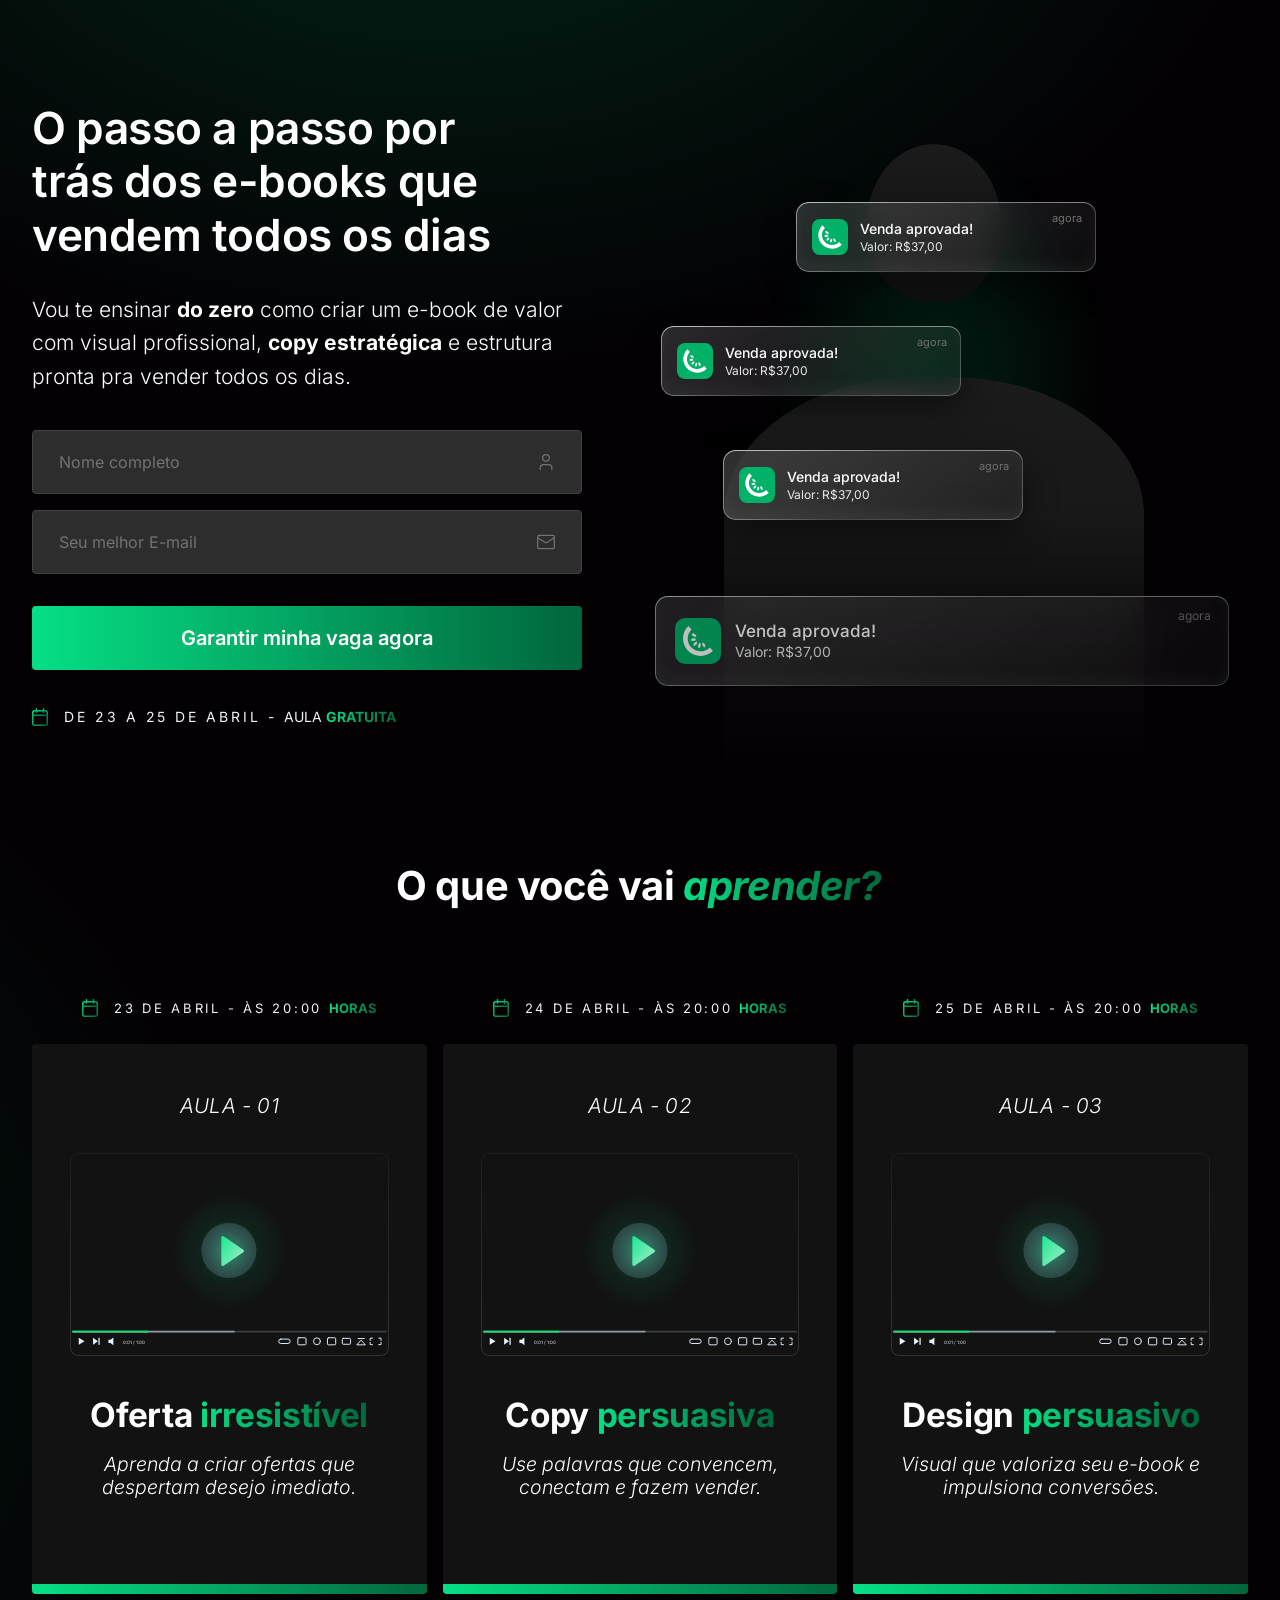
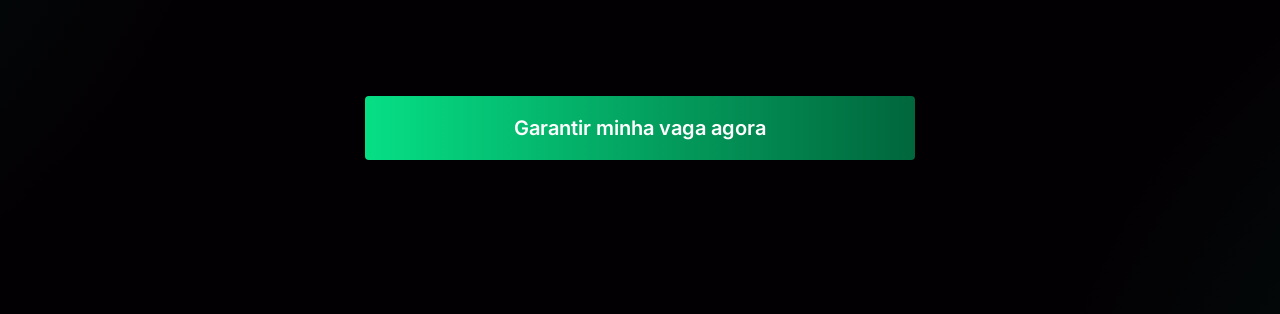
==== ebook/index.html @ 246b39d0 "E-book: página de captura da aula gratuita (sem a foto, área provisória) Co-Authored-By: Claude Opus" ====
<!doctype html>
<html lang="pt-BR">
<head>
<meta charset="utf-8">
<meta name="viewport" content="width=device-width, initial-scale=1, viewport-fit=cover">
<title>Aula gratuita · O passo a passo por trás dos e-books que vendem todos os dias</title>
<meta name="description" content="Aprenda do zero a criar um e-book de valor com visual profissional, copy estratégica e estrutura pronta pra vender todos os dias. Aula gratuita de 23 a 25 de abril.">
<meta name="theme-color" content="#030003">
<meta name="robots" content="noindex, nofollow">
<meta property="og:title" content="O passo a passo por trás dos e-books que vendem todos os dias">
<meta property="og:description" content="Aula gratuita de 23 a 25 de abril, às 20h.">
<meta property="og:type" content="website">
<link rel="icon" href="favicon.svg" type="image/svg+xml">
<link rel="icon" href="favicon.ico" sizes="32x32">
<link rel="apple-touch-icon" href="img/apple-touch-icon.png">
<link rel="preload" href="fonts/inter-latin-600-normal.woff2" as="font" type="font/woff2" crossorigin>
<link rel="preload" href="fonts/inter-latin-300-normal.woff2" as="font" type="font/woff2" crossorigin>
<style>
@font-face{font-family:"Inter";font-weight:300;font-style:normal;font-display:swap;src:url(fonts/inter-latin-300-normal.woff2) format("woff2")}
@font-face{font-family:"Inter";font-weight:400;font-style:normal;font-display:swap;src:url(fonts/inter-latin-400-normal.woff2) format("woff2")}
@font-face{font-family:"Inter";font-weight:500;font-style:normal;font-display:swap;src:url(fonts/inter-latin-500-normal.woff2) format("woff2")}
@font-face{font-family:"Inter";font-weight:600;font-style:normal;font-display:swap;src:url(fonts/inter-latin-600-normal.woff2) format("woff2")}
@font-face{font-family:"Inter";font-weight:700;font-style:normal;font-display:swap;src:url(fonts/inter-latin-700-normal.woff2) format("woff2")}
@font-face{font-family:"Inter";font-weight:800;font-style:normal;font-display:swap;src:url(fonts/inter-latin-800-normal.woff2) format("woff2")}
@font-face{font-family:"Inter";font-weight:300;font-style:italic;font-display:swap;src:url(fonts/inter-latin-300-italic.woff2) format("woff2")}
@font-face{font-family:"Inter";font-weight:700;font-style:italic;font-display:swap;src:url(fonts/inter-latin-700-italic.woff2) format("woff2")}

:root{
  /* Style Guide · E-book Milionário */
  --verde-escuro:#01663C;
  --verde-marca:#02B168;
  --verde-destaque:#06DF85;
  --verde-suave:#0D2A1E;
  --gradiente:linear-gradient(90deg,#06DF85 0%,#01663C 100%);
  --fundo:#030003;
  --superficie:#121212;
  --campo:#2D2D2D;
  --linha:#414141;
  --texto:#FFFFFF;
  --texto-2:#EAEAEA;
  --texto-3:#727272;
  --data:#F3F3F3;
  --sucesso:#06DF85;
  --erro:#F04B4B;
  --raio:4px;
  --conteudo:1368px;
  --margem:clamp(20px,4vw,32px);
  --ease:cubic-bezier(.22,.61,.36,1);
}
*,*::before,*::after{box-sizing:border-box}
html{-webkit-text-size-adjust:100%;scroll-behavior:smooth;overflow-x:clip}
body{margin:0;background:var(--fundo);color:var(--texto);font-family:"Inter",system-ui,-apple-system,"Segoe UI",sans-serif;font-weight:400;line-height:1.5;-webkit-font-smoothing:antialiased;overflow-x:hidden;position:relative}
img,svg{display:block}
button,input{font:inherit;color:inherit}
.sr-only{position:absolute;width:1px;height:1px;padding:0;margin:-1px;overflow:hidden;clip:rect(0,0,0,0);white-space:nowrap;border:0}
.wrap{width:100%;max-width:calc(var(--conteudo) + var(--margem)*2);margin:0 auto;padding:0 var(--margem)}
.grad-text{background:var(--gradiente);-webkit-background-clip:text;background-clip:text;color:transparent;-webkit-text-fill-color:transparent}

/* brilhos verdes de fundo */
.bg{position:absolute;inset:0;overflow:hidden;pointer-events:none;z-index:0}
.glow{position:absolute;pointer-events:none;z-index:0;border-radius:50%;background:radial-gradient(closest-side,rgba(2,177,104,var(--o,.2)),rgba(2,177,104,0))}
.glow--top{width:1700px;height:1100px;left:50%;top:-720px;transform:translateX(-62%)}
.glow--left{--o:.15;width:1400px;height:1350px;left:-1150px;top:640px}
.glow--right{--o:.15;width:1400px;height:1350px;right:-1150px;bottom:-900px}
main{position:relative;z-index:1}

/* ---------- topo ---------- */
.hero{padding:clamp(32px,4.4vw,64px) 0 0}
.hero .wrap{display:grid;grid-template-columns:minmax(0,557px) minmax(0,770px);justify-content:space-between;align-items:center;column-gap:48px}
.hero-text{max-width:557px}
h1{margin:0;font-weight:600;font-size:clamp(32px,2.2vw + 16px,48px);line-height:1.21;letter-spacing:-.01em;text-wrap:balance}
.lead{margin:clamp(20px,2.4vw,44px) 0 0;font-weight:300;font-size:clamp(18px,.55vw + 14px,24px);line-height:1.6}
.lead strong{font-weight:700}
.nw{white-space:nowrap}

.form{margin-top:clamp(28px,2.8vw,40px);max-width:550px}
.field{position:relative}
.field + .field{margin-top:16px}
.field input{width:100%;height:64px;border-radius:var(--raio);background:var(--campo);border:1px solid var(--linha);padding:0 60px 0 26px;font-size:16px;font-weight:400;color:var(--texto);outline:none;transition:border-color .2s var(--ease),box-shadow .2s var(--ease);-webkit-appearance:none;appearance:none}
.field input::placeholder{color:var(--texto-3);opacity:1}
.field .ico{position:absolute;right:26px;top:22px;width:20px;height:20px;color:var(--texto-3);pointer-events:none;transition:color .2s}
.field input:focus{border-color:var(--verde-destaque);box-shadow:inset 0 0 0 1px var(--verde-destaque)}
.field input:focus ~ .ico{color:var(--verde-destaque)}
.field.is-valid input{border-color:var(--verde-escuro)}
.field.is-valid .ico{color:var(--verde-destaque)}
.field.is-error input,.field.is-error input:focus{border-color:var(--erro);box-shadow:inset 0 0 0 1px var(--erro)}
.field.is-error .ico,.field.is-error input:focus ~ .ico{color:var(--erro)}
.field .msg{display:none;margin:8px 0 0;font-size:14px;line-height:1.4;color:var(--erro);text-align:right}
.field.is-error .msg{display:block}

.btn{display:flex;align-items:center;justify-content:center;gap:10px;width:100%;max-width:550px;height:64px;border:0;border-radius:var(--raio);background:var(--gradiente);color:#FFFEFE;font-size:20px;font-weight:600;line-height:1;text-decoration:none;cursor:pointer;transition:transform .25s var(--ease),box-shadow .25s var(--ease),filter .25s}
.form .btn{margin-top:32px}
.btn:focus-visible{outline:2px solid var(--verde-destaque);outline-offset:3px}
.btn[disabled]{cursor:progress;filter:saturate(.7) brightness(.9)}
.btn .spin{width:20px;height:20px;display:none;animation:spin .8s linear infinite}
.btn.is-loading .spin{display:block}
@keyframes spin{to{transform:rotate(360deg)}}
@media (hover:hover) and (pointer:fine){
  .field input:hover:not(:focus){border-color:var(--texto-3)}
  .btn:hover{transform:translateY(-2px);box-shadow:0 12px 32px -8px rgba(6,223,133,.45)}
}

.date{display:flex;align-items:center;gap:16px;margin-top:clamp(28px,3vw,50px);font-size:14px;line-height:1;color:var(--data);text-transform:uppercase}
.date svg{flex:none;width:16px;height:18px}
.date .sp{letter-spacing:.21em}
.date b{font-weight:700}

/* área da foto (provisória) + notificações */
.visual{position:relative;width:100%;max-width:770px;aspect-ratio:770/919;container-type:inline-size;justify-self:end}
.photo-slot{position:absolute;left:12.1%;top:3.4%;width:73.1%;height:96.6%;overflow:hidden;-webkit-mask-image:linear-gradient(180deg,#000 62%,transparent 98%);mask-image:linear-gradient(180deg,#000 62%,transparent 98%)}
.photo-slot::before{content:"";position:absolute;inset:6% 4% 0;border-radius:50% 50% 0 0/38% 38% 0 0;background:radial-gradient(60% 50% at 50% 38%,rgba(2,177,104,.18),rgba(2,177,104,0) 70%)}
.mock{position:absolute;left:50%;transform:translateX(-50%);background:linear-gradient(180deg,#1b1b1b,#101010)}
.mock--head{top:9%;width:30%;aspect-ratio:1/1.18;border-radius:50% 50% 46% 46%}
.mock--body{top:42%;width:94%;height:70%;border-radius:46% 46% 0 0/28% 28% 0 0}
.photo-slot img{position:absolute;inset:0;width:100%;height:100%;object-fit:cover;object-position:top center}

.notif{position:absolute;display:flex;align-items:center;gap:3.8%;padding:0 4.4% 0 3.6%;height:10.8cqw;border-radius:clamp(12px,2.1cqw,16px);background:linear-gradient(135deg,rgba(255,255,255,.16),rgba(255,255,255,.04));-webkit-backdrop-filter:blur(18px) saturate(160%);backdrop-filter:blur(18px) saturate(160%);box-shadow:inset 0 1px 0 rgba(255,255,255,.35),inset 0 -8px 16px rgba(255,255,255,.05),0 12px 32px rgba(0,0,0,.45);opacity:0;transform:translateY(18px) scale(.97);will-change:transform,opacity}
.notif::before{content:"";position:absolute;inset:0;border-radius:inherit;padding:1px;background:linear-gradient(135deg,rgba(255,255,255,.55),rgba(255,255,255,.08) 50%,rgba(255,255,255,.28));-webkit-mask:linear-gradient(#000 0 0) content-box,linear-gradient(#000 0 0);-webkit-mask-composite:xor;mask-composite:exclude;pointer-events:none}
.notif svg{flex:none;width:5.2cqw;height:5.2cqw;min-width:30px;min-height:30px}
.notif .t{display:flex;flex-direction:column;gap:.2em;min-width:0;line-height:1.1}
.notif .t strong{font-weight:500;font-size:clamp(12px,1.84cqw,14px);color:#fff;white-space:nowrap}
.notif .t span{font-size:clamp(10px,1.53cqw,12px);color:var(--texto-2);white-space:nowrap}
.notif time{position:absolute;top:22%;right:5%;font-size:clamp(9px,1.4cqw,11px);color:#717171;line-height:1}
.n1{left:22.1%;top:34.4%;width:39.1%}
.n2{left:8.2%;top:44.7%;width:40.8%}
.n3{left:8.2%;top:55.1%;width:40.8%}
.n4{left:3.8%;top:77.9%;width:93.5%;height:16.5cqw;padding:0 6% 0 10.6%;gap:2%}
.n4 svg{width:7.9cqw;height:7.9cqw}
.n4 .t strong{font-size:clamp(14px,2.7cqw,21px)}
.n4 .t span{font-size:clamp(12px,2.2cqw,17px)}
.n4 time{font-size:clamp(11px,2cqw,16px)}
.is-ready .notif{animation:pop .7s var(--ease) forwards,float 6s ease-in-out infinite}
.is-ready .n1{animation-delay:.5s,1.2s}
.is-ready .n2{animation-delay:1.1s,1.8s;animation-duration:.7s,7s}
.is-ready .n3{animation-delay:1.7s,2.4s;animation-duration:.7s,6.5s}
.is-ready .n4{animation:pop4 .9s var(--ease) 2.3s forwards}
@keyframes pop{to{opacity:1;transform:none}}
@keyframes pop4{to{opacity:.75;transform:none}}
@keyframes float{0%,100%{translate:0 0}50%{translate:0 -6px}}

/* ---------- aulas ---------- */
.lessons{padding:clamp(64px,6vw,76px) 0 clamp(96px,12vw,200px);position:relative}
h2{margin:0;text-align:center;font-weight:700;font-size:clamp(30px,1.4vw + 22px,40px);line-height:1.2;letter-spacing:-.01em}
h2 em{font-style:italic;font-weight:700;padding-right:.08em}
.lesson-grid{list-style:none;margin:clamp(48px,7vw,140px) 0 0;padding:0;display:grid;grid-template-columns:repeat(3,minmax(0,1fr));gap:16px}
.lesson{display:flex;flex-direction:column;gap:27px}
.lesson .date{margin:0;justify-content:center;font-size:13px}
.card{position:relative;background:var(--superficie);border-radius:var(--raio);overflow:hidden;min-height:550px;display:flex;flex-direction:column;align-items:center;text-align:center;padding:50px clamp(20px,3vw,38px) 60px}
.card::after{content:"";position:absolute;left:0;right:0;bottom:0;height:10px;background:var(--gradiente)}
.aula{font-weight:300;font-style:italic;font-size:clamp(20px,1.6vw,24px);line-height:1.2;letter-spacing:.01em}
.player{position:relative;width:min(333px,100%);aspect-ratio:333/213;margin-top:34px;border-radius:8px}
.player::before{content:"";position:absolute;inset:0;border-radius:inherit;padding:1px;background:linear-gradient(180deg,rgba(64,64,64,.25),rgba(166,166,166,.23));-webkit-mask:linear-gradient(#000 0 0) content-box,linear-gradient(#000 0 0);-webkit-mask-composite:xor;mask-composite:exclude}
.play{position:absolute;left:50%;top:34.5%;width:17.3%;aspect-ratio:1;transform:translateX(-50%);border:0;padding:0;border-radius:50%;background:radial-gradient(circle,#414C58 0%,#2B323A 100%);opacity:.92;display:grid;place-items:center;cursor:default}
.play::before{content:"";position:absolute;inset:-60%;border-radius:50%;background:radial-gradient(closest-side,rgba(25,253,155,.16),rgba(25,253,155,0));z-index:-1}
.play svg{width:46%;height:auto;margin-left:10%;filter:drop-shadow(0 0 10px rgba(25,253,155,.55))}
.controls{position:absolute;left:.6%;bottom:3.6%;width:98.8%;height:auto;aspect-ratio:329/22}
.card h3{margin:40px 0 0;font-weight:700;font-size:clamp(28px,1.2vw + 18px,36px);line-height:1.15;letter-spacing:-.01em}
.card p{margin:18px 0 0;max-width:370px;font-weight:300;font-style:italic;font-size:clamp(17px,.5vw + 13px,24px);line-height:1.2;color:var(--texto)}
.cta{display:flex;justify-content:center;margin-top:clamp(64px,8vw,140px)}

/* toast */
.toast{position:fixed;left:50%;bottom:24px;z-index:20;display:flex;align-items:center;gap:12px;max-width:calc(100% - 32px);padding:13px 18px;border-radius:8px;background:var(--sucesso);color:var(--fundo);font-size:16px;line-height:1.35;box-shadow:0 16px 40px rgba(0,0,0,.5);transform:translate(-50%,140%);opacity:0;transition:transform .45s var(--ease),opacity .45s var(--ease)}
.toast.show{transform:translate(-50%,0);opacity:1}
.toast svg{flex:none;width:20px;height:20px}

/* revelar ao rolar */
.reveal{opacity:0;transform:translateY(28px);transition:opacity .8s var(--ease),transform .8s var(--ease)}
.reveal.in{opacity:1;transform:none}
.lesson.reveal:nth-child(2){transition-delay:.12s}
.lesson.reveal:nth-child(3){transition-delay:.24s}

/* ---------- responsivo ---------- */
@media (max-width:1180px){
  .hero .wrap{grid-template-columns:minmax(0,1fr) minmax(0,1fr);column-gap:40px}
  .card{min-height:500px;padding-top:40px}
  .card h3{margin-top:32px}
}
@media (max-width:900px){
  .hero .wrap{grid-template-columns:1fr;row-gap:48px}
  .hero-text{max-width:600px;margin:0 auto;width:100%}
  .form{max-width:none}
  .btn{max-width:none}
  .visual{justify-self:center;max-width:560px}
  .lesson-grid{grid-template-columns:1fr;max-width:480px;margin-left:auto;margin-right:auto;gap:40px}
  .card{min-height:0;padding-bottom:56px}
  .cta .btn{max-width:480px}
}
@media (max-width:600px){
  .field input{height:56px;padding-left:20px}
  .field .ico{top:18px;right:20px}
  .btn{height:56px;font-size:18px}
  .form .btn{margin-top:24px}
  .date{gap:12px;font-size:12px}
  .date .sp{letter-spacing:.16em}
  .visual{aspect-ratio:770/860}
  .card{padding:36px 20px 52px}
  .player{margin-top:26px}
  .card h3{margin-top:28px}
  .card p{margin-top:12px}
}
/* notificações quando a área da foto fica estreita (tablet e celular) */
@container (max-width:640px){
  .notif{height:clamp(56px,15cqw,70px);gap:12px;padding:0 16px}
  .notif svg{width:36px;height:36px;min-width:0;min-height:0}
  .notif .t strong{font-size:14px}
  .notif .t span{font-size:12px}
  .notif time{top:11px;right:14px;font-size:11px}
  .n1{left:26%;top:20%;width:clamp(230px,66%,300px)}
  .n2{left:4%;top:37%;width:clamp(230px,66%,300px)}
  .n3{left:14%;top:54%;width:clamp(230px,66%,300px)}
  .n4{left:3%;width:94%;top:74%;height:clamp(66px,19cqw,90px);padding:0 20px;gap:14px}
  .n4 svg{width:46px;height:46px}
  .n4 .t strong{font-size:17px}
  .n4 .t span{font-size:14px}
  .n4 time{font-size:12px;top:14px;right:18px}
}
@media (prefers-reduced-motion:reduce){
  html{scroll-behavior:auto}
  .notif,.is-ready .notif{animation:none!important;opacity:1;transform:none}
  .n4,.is-ready .n4{opacity:.75}
  .reveal{opacity:1;transform:none;transition:none}
  .btn,.toast{transition:none}
}
</style>
</head>
<body>
<svg width="0" height="0" style="position:absolute" aria-hidden="true" focusable="false">
  <defs>
    <linearGradient id="gv" x1="0" y1="0" x2="1" y2="1"><stop offset="0" stop-color="#06DF85"/><stop offset="1" stop-color="#01663C"/></linearGradient>
    <linearGradient id="gplay" x1="0" y1="0" x2="1" y2="1"><stop offset="0" stop-color="#19FD9B"/><stop offset="1" stop-color="#B7FFDB"/></linearGradient>
    <symbol id="kiwify" viewBox="0 0 40 40"><rect width="40" height="40" rx="9" fill="#02B168"/><g fill="#fff" fill-rule="evenodd" clip-rule="evenodd"><path d="M23.6084 22.2768C23.6084 24.9189 26.3482 26.7459 26.3482 24.427C26.3482 21.9254 23.6084 20.5762 23.6084 22.2768Z"/><path d="M14.7816 14.7438C16.2645 16.9222 19.5693 16.9081 18.27 14.9968C16.8577 12.9168 13.8213 13.3243 14.7816 14.7438Z"/><path d="M14.4992 19.8032C17.0554 20.4919 19.5551 18.3276 17.2955 17.7232C14.8805 17.0768 12.8468 19.3535 14.4992 19.8032Z"/><path d="M20.8827 22.1924C19.2868 24.3005 20.3884 27.4065 21.7865 25.5514C23.2835 23.5416 21.8995 20.8292 20.8827 22.1924Z"/><path d="M18.2276 20.5622C15.8126 21.6443 15.2618 24.8908 17.3944 23.9351C19.6681 22.9092 19.7811 19.8595 18.2276 20.5622Z"/><path d="M30.2461 25.5795C28.2124 27.6876 25.3596 28.9946 22.1961 28.9946C16.0386 28.9946 11.0391 24.0195 11.0391 17.8919C11.0391 14.7859 12.3243 11.9751 14.4003 9.95135L11.6464 7C8.77947 9.75459 7 13.6054 7 17.8778C7 26.2259 13.8072 33 22.1961 33C26.4188 33 30.2461 31.2854 33 28.5027L30.2461 25.5795Z"/></g></symbol>
    <symbol id="cal" viewBox="0 0 16 18"><g fill="none" stroke="url(#gv)" stroke-width="1.5" stroke-linecap="round" stroke-linejoin="round"><rect x=".75" y="2.75" width="14.5" height="14.5" rx="2"/><path d="M11.5 .75v3.5M4.5 .75v3.5M.75 7.25h14.5"/></g></symbol>
    <symbol id="user" viewBox="0 0 24 24"><g fill="none" stroke="currentColor" stroke-width="1.5" stroke-linecap="round" stroke-linejoin="round"><path d="M19 21v-2a4 4 0 0 0-4-4H9a4 4 0 0 0-4 4v2"/><circle cx="12" cy="7" r="4"/></g></symbol>
    <symbol id="mail" viewBox="0 0 24 24"><g fill="none" stroke="currentColor" stroke-width="1.5" stroke-linecap="round" stroke-linejoin="round"><rect width="20" height="16" x="2" y="4" rx="2"/><path d="m22 7-8.97 5.7a1.94 1.94 0 0 1-2.06 0L2 7"/></g></symbol>
    <symbol id="check" viewBox="0 0 24 24"><path d="M20 6 9 17l-5-5" fill="none" stroke="currentColor" stroke-width="2" stroke-linecap="round" stroke-linejoin="round"/></symbol>
    <symbol id="controls" viewBox="0 0 329 22"><rect x="0" y="3" width="329" height="1.6" rx=".8" fill="#E5F3FF" opacity=".2"/><rect x="0" y="3" width="170" height="1.6" rx=".8" fill="#E5F3FF" opacity=".5"/><rect x="0" y="3" width="80" height="1.6" rx=".8" fill="#08E774"/><g fill="#E5F3FF"><path d="M7 10.2v7.4l6-3.7z"/><path d="M22 10.2v7.4l5-3.7z"/><rect x="27.6" y="10.2" width="1.3" height="7.4"/><path d="M38 12.4h2.2l3-2.4v8l-3-2.4H38z"/><text x="53" y="16.4" font-family="Inter,sans-serif" font-size="4.7">0:01 / 1:00</text></g><g fill="none" stroke="#E5F3FF" stroke-width="1" stroke-linecap="round" stroke-linejoin="round"><rect x="216" y="11.6" width="12" height="4.6" rx="2.3"/><rect x="236" y="10.2" width="8.6" height="7.4" rx="1.2"/><circle cx="256" cy="13.9" r="3.6"/><rect x="267" y="10.2" width="8.6" height="7.4" rx="1"/><rect x="282.5" y="10.8" width="8.6" height="6.2" rx="1"/><path d="M298 17.6h8.6l-4.3-4.6zM299 11h6.6"/><path d="M314 10.6h-2.4v2.4M320.6 10.6h2.4v2.4M314 17.4h-2.4V15M320.6 17.4h2.4V15"/></g></symbol>
  </defs>
</svg>

<div class="bg" aria-hidden="true"><div class="glow glow--top"></div><div class="glow glow--left"></div><div class="glow glow--right"></div></div>

<main>
  <section class="hero" aria-labelledby="titulo">
    <div class="wrap">
      <div class="hero-text">
        <h1 id="titulo">O passo a passo por trás dos <span class="nw">e-books</span> que vendem todos os dias</h1>
        <p class="lead">Vou te ensinar <strong>do zero</strong> como criar um <span class="nw">e-book</span> de valor com visual profissional, <strong>copy estratégica</strong> e estrutura pronta pra vender todos os dias.</p>

        <form class="form" id="inscricao" novalidate>
          <div class="field">
            <label class="sr-only" for="nome">Nome completo</label>
            <input id="nome" name="nome" type="text" placeholder="Nome completo" autocomplete="name" required aria-describedby="nome-msg">
            <svg class="ico" aria-hidden="true"><use href="#user"/></svg>
            <p class="msg" id="nome-msg" aria-live="polite">Informe seu nome completo.</p>
          </div>
          <div class="field">
            <label class="sr-only" for="email">Seu melhor e-mail</label>
            <input id="email" name="email" type="email" placeholder="Seu melhor E-mail" autocomplete="email" inputmode="email" required aria-describedby="email-msg">
            <svg class="ico" aria-hidden="true"><use href="#mail"/></svg>
            <p class="msg" id="email-msg" aria-live="polite">Informe um e-mail válido.</p>
          </div>
          <button class="btn" type="submit">
            <span class="lbl">Garantir minha vaga agora</span>
            <svg class="spin" viewBox="0 0 24 24" aria-hidden="true"><path d="M21 12a9 9 0 1 1-6.219-8.56" fill="none" stroke="currentColor" stroke-width="2" stroke-linecap="round"/></svg>
          </button>
        </form>

        <p class="date"><svg aria-hidden="true"><use href="#cal"/></svg><span><span class="sp">De 23 a 25 de abril - </span>Aula <b class="grad-text">Gratuita</b></span></p>
      </div>

      <div class="visual" aria-hidden="true">
        <div class="photo-slot">
          <!-- Foto provisória: quando a imagem chegar, troque os dois .mock por <img src="img/hero.jpg" alt=""> -->
          <div class="mock mock--body"></div>
          <div class="mock mock--head"></div>
        </div>
        <div class="notif n1"><svg><use href="#kiwify"/></svg><div class="t"><strong>Venda aprovada!</strong><span>Valor: R$37,00</span></div><time>agora</time></div>
        <div class="notif n2"><svg><use href="#kiwify"/></svg><div class="t"><strong>Venda aprovada!</strong><span>Valor: R$37,00</span></div><time>agora</time></div>
        <div class="notif n3"><svg><use href="#kiwify"/></svg><div class="t"><strong>Venda aprovada!</strong><span>Valor: R$37,00</span></div><time>agora</time></div>
        <div class="notif n4"><svg><use href="#kiwify"/></svg><div class="t"><strong>Venda aprovada!</strong><span>Valor: R$37,00</span></div><time>agora</time></div>
      </div>
    </div>
  </section>

  <section class="lessons" aria-labelledby="aprender">
    <div class="wrap">
      <h2 id="aprender" class="reveal">O que você vai <em class="grad-text">aprender?</em></h2>
      <ol class="lesson-grid">
        <li class="lesson reveal">
          <p class="date"><svg aria-hidden="true"><use href="#cal"/></svg><span><span class="sp">23 de abril - às 20:00 </span><b class="grad-text">Horas</b></span></p>
          <article class="card">
            <span class="aula">AULA - 01</span>
            <div class="player" aria-hidden="true"><span class="play"><svg viewBox="0 0 27 34"><path d="M2 2.6v28.8a1.6 1.6 0 0 0 2.4 1.4l21-14.4a1.6 1.6 0 0 0 0-2.7L4.4 1.2A1.6 1.6 0 0 0 2 2.6z" fill="url(#gplay)"/></svg></span><svg class="controls" viewBox="0 0 329 22"><use href="#controls"/></svg></div>
            <h3>Oferta <span class="grad-text">irresistível</span></h3>
            <p>Aprenda a criar ofertas que despertam desejo imediato.</p>
          </article>
        </li>
        <li class="lesson reveal">
          <p class="date"><svg aria-hidden="true"><use href="#cal"/></svg><span><span class="sp">24 de abril - às 20:00 </span><b class="grad-text">Horas</b></span></p>
          <article class="card">
            <span class="aula">AULA - 02</span>
            <div class="player" aria-hidden="true"><span class="play"><svg viewBox="0 0 27 34"><path d="M2 2.6v28.8a1.6 1.6 0 0 0 2.4 1.4l21-14.4a1.6 1.6 0 0 0 0-2.7L4.4 1.2A1.6 1.6 0 0 0 2 2.6z" fill="url(#gplay)"/></svg></span><svg class="controls" viewBox="0 0 329 22"><use href="#controls"/></svg></div>
            <h3>Copy <span class="grad-text">persuasiva</span></h3>
            <p>Use palavras que convencem, conectam e fazem vender.</p>
          </article>
        </li>
        <li class="lesson reveal">
          <p class="date"><svg aria-hidden="true"><use href="#cal"/></svg><span><span class="sp">25 de abril - às 20:00 </span><b class="grad-text">Horas</b></span></p>
          <article class="card">
            <span class="aula">AULA - 03</span>
            <div class="player" aria-hidden="true"><span class="play"><svg viewBox="0 0 27 34"><path d="M2 2.6v28.8a1.6 1.6 0 0 0 2.4 1.4l21-14.4a1.6 1.6 0 0 0 0-2.7L4.4 1.2A1.6 1.6 0 0 0 2 2.6z" fill="url(#gplay)"/></svg></span><svg class="controls" viewBox="0 0 329 22"><use href="#controls"/></svg></div>
            <h3>Design <span class="grad-text">persuasivo</span></h3>
            <p>Visual que valoriza seu <span class="nw">e-book</span> e impulsiona conversões.</p>
          </article>
        </li>
      </ol>
      <div class="cta reveal"><a class="btn" href="#inscricao" data-focus="nome">Garantir minha vaga agora</a></div>
    </div>
  </section>
</main>

<div class="toast" role="status" aria-live="polite"><svg aria-hidden="true"><use href="#check"/></svg><span>Inscrição recebida! Confira seu e-mail.</span></div>

<script>
(()=>{
  const reduce=matchMedia('(prefers-reduced-motion: reduce)').matches;
  // notificações entram em sequência
  requestAnimationFrame(()=>document.querySelector('.visual').classList.add('is-ready'));

  // revelar ao rolar
  const els=document.querySelectorAll('.reveal');
  if(reduce||!('IntersectionObserver' in window)){els.forEach(e=>e.classList.add('in'))}
  else{const io=new IntersectionObserver(es=>es.forEach(e=>{if(e.isIntersecting){e.target.classList.add('in');io.unobserve(e.target)}}),{rootMargin:'0px 0px -10% 0px',threshold:.1});els.forEach(e=>io.observe(e))}

  // botão de baixo leva ao formulário
  document.querySelectorAll('[data-focus]').forEach(a=>a.addEventListener('click',ev=>{
    ev.preventDefault();const f=document.getElementById('inscricao');
    f.scrollIntoView({behavior:reduce?'auto':'smooth',block:'center'});
    setTimeout(()=>document.getElementById(a.dataset.focus).focus({preventScroll:true}),reduce?0:600);
  }));

  // formulário (visual por enquanto: valida e mostra confirmação, ainda não envia para nenhuma ferramenta)
  const form=document.getElementById('inscricao'),btn=form.querySelector('.btn'),toast=document.querySelector('.toast');
  const rules={nome:v=>v.trim().split(/\s+/).filter(Boolean).length>=2,email:v=>/^[^\s@]+@[^\s@]+\.[^\s@]{2,}$/.test(v.trim())};
  const check=(input,show)=>{const ok=rules[input.name](input.value),f=input.closest('.field');
    f.classList.toggle('is-valid',ok);if(show||f.classList.contains('is-error'))f.classList.toggle('is-error',!ok);
    input.setAttribute('aria-invalid',String(!ok&&f.classList.contains('is-error')));return ok};
  form.querySelectorAll('input').forEach(i=>{i.addEventListener('input',()=>check(i,false));i.addEventListener('blur',()=>{if(i.value)check(i,true)})});
  form.addEventListener('submit',ev=>{
    ev.preventDefault();let first=null;
    form.querySelectorAll('input').forEach(i=>{if(!check(i,true)&&!first)first=i});
    if(first){first.focus();return}
    btn.disabled=true;btn.classList.add('is-loading');
    setTimeout(()=>{btn.disabled=false;btn.classList.remove('is-loading');form.reset();
      form.querySelectorAll('.field').forEach(f=>f.classList.remove('is-valid','is-error'));
      toast.classList.add('show');setTimeout(()=>toast.classList.remove('show'),4500)},900);
  });
})();
</script>
</body>
</html>
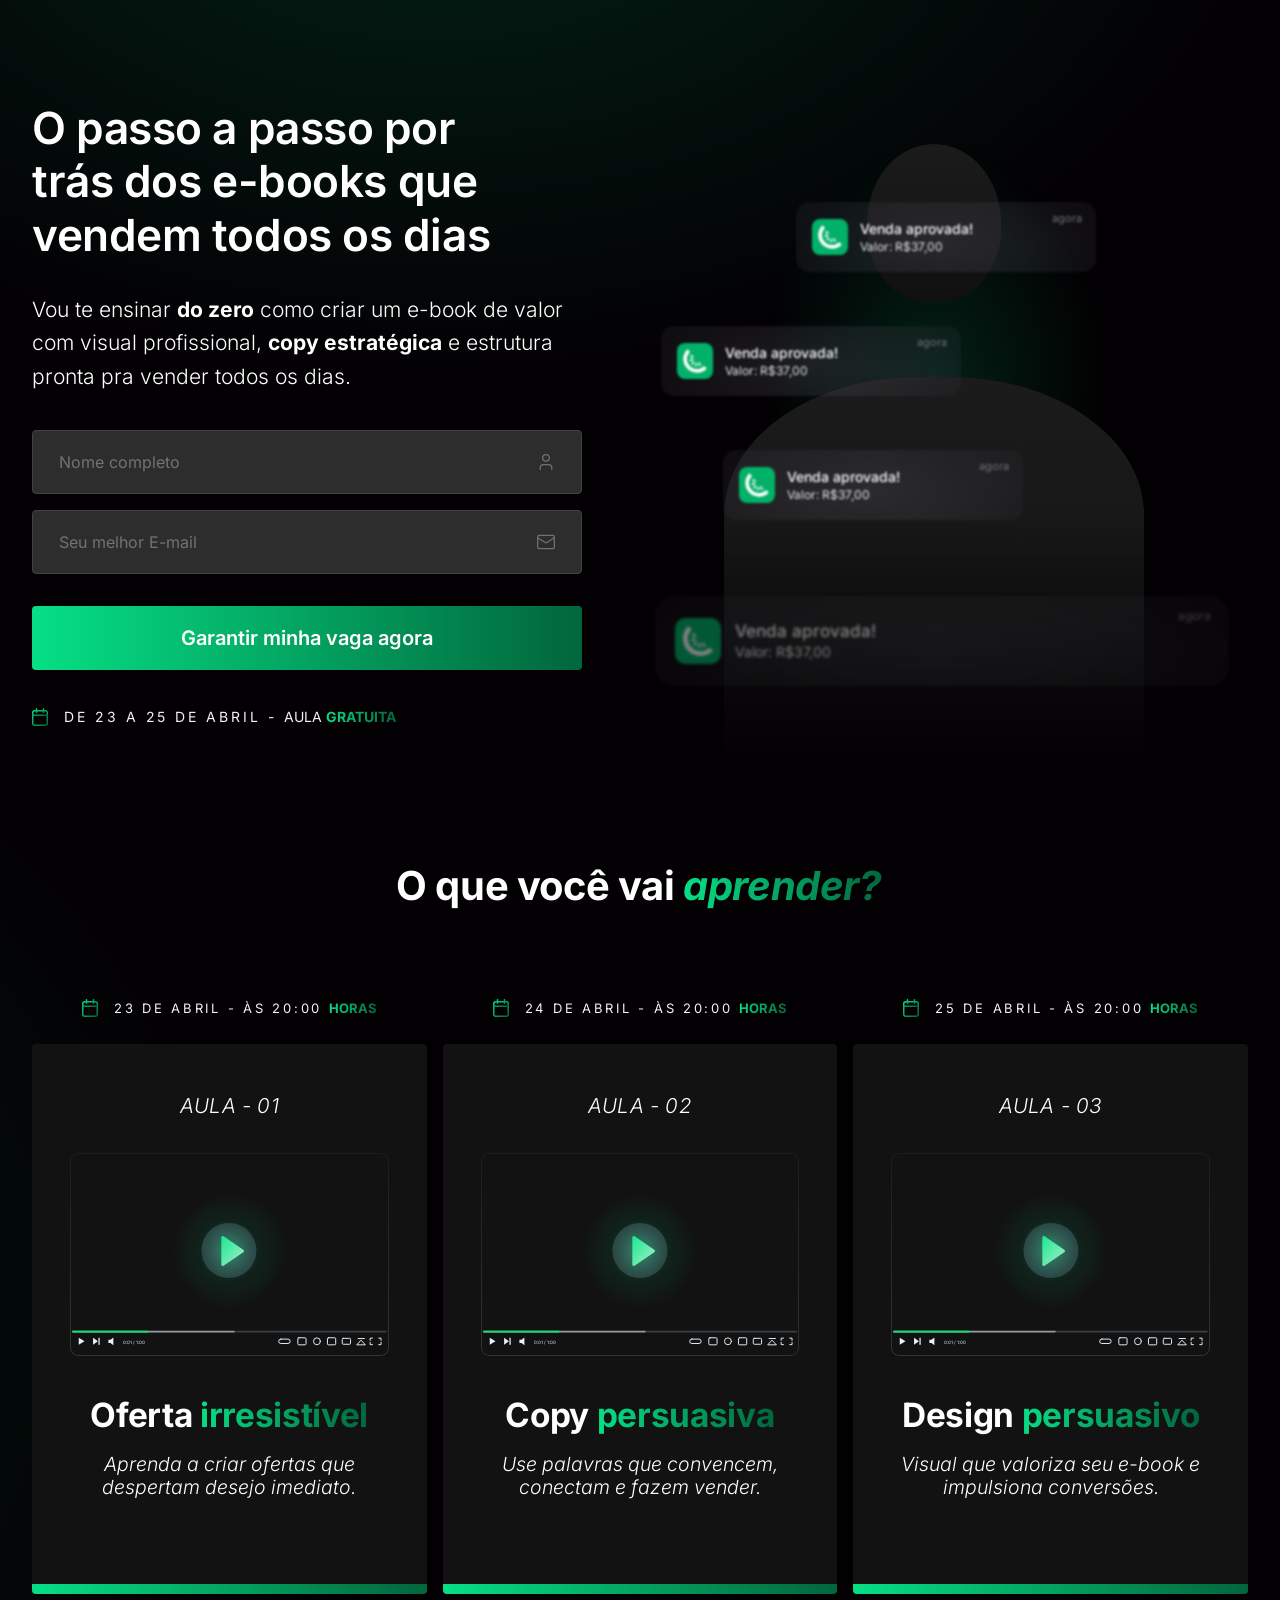
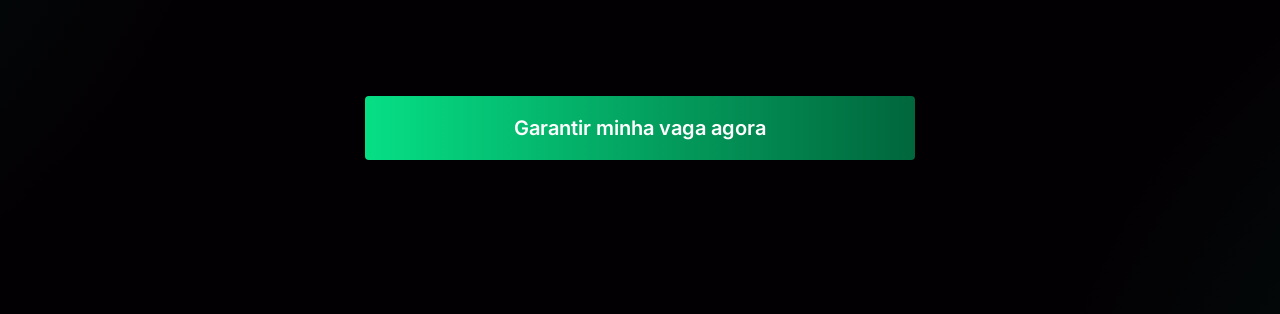
==== commit eb910525: "E-book: notificações iguais às do Figma Co-Authored-By: Claude Opus 5.5 <noreply@anthropic.com> Clau" ====
--- a/ebook/index.html
+++ b/ebook/index.html
@@ -114,17 +114,16 @@
 .mock--body{top:42%;width:94%;height:70%;border-radius:46% 46% 0 0/28% 28% 0 0}
 .photo-slot img{position:absolute;inset:0;width:100%;height:100%;object-fit:cover;object-position:top center}
 
-.notif{position:absolute;display:flex;align-items:center;gap:3.8%;padding:0 4.4% 0 3.6%;height:10.8cqw;border-radius:clamp(12px,2.1cqw,16px);background:linear-gradient(135deg,rgba(255,255,255,.16),rgba(255,255,255,.04));-webkit-backdrop-filter:blur(18px) saturate(160%);backdrop-filter:blur(18px) saturate(160%);box-shadow:inset 0 1px 0 rgba(255,255,255,.35),inset 0 -8px 16px rgba(255,255,255,.05),0 12px 32px rgba(0,0,0,.45);opacity:0;transform:translateY(18px) scale(.97);will-change:transform,opacity}
-.notif::before{content:"";position:absolute;inset:0;border-radius:inherit;padding:1px;background:linear-gradient(135deg,rgba(255,255,255,.55),rgba(255,255,255,.08) 50%,rgba(255,255,255,.28));-webkit-mask:linear-gradient(#000 0 0) content-box,linear-gradient(#000 0 0);-webkit-mask-composite:xor;mask-composite:exclude;pointer-events:none}
+.notif{position:absolute;display:flex;align-items:center;gap:3%;padding:0 4.4% 0 3.7%;height:10.8cqw;border-radius:clamp(12px,2.1cqw,16px);background:radial-gradient(70% 140% at 49% 58%,rgba(255,255,255,.08),rgba(255,255,255,0)),rgba(34,32,46,.25);filter:blur(.8px);opacity:0;transform:translateY(18px) scale(.97);will-change:transform,opacity}
 .notif svg{flex:none;width:5.2cqw;height:5.2cqw;min-width:30px;min-height:30px}
 .notif .t{display:flex;flex-direction:column;gap:.2em;min-width:0;line-height:1.1}
 .notif .t strong{font-weight:500;font-size:clamp(12px,1.84cqw,14px);color:#fff;white-space:nowrap}
 .notif .t span{font-size:clamp(10px,1.53cqw,12px);color:var(--texto-2);white-space:nowrap}
-.notif time{position:absolute;top:22%;right:5%;font-size:clamp(9px,1.4cqw,11px);color:#717171;line-height:1}
+.notif time{position:absolute;top:26%;right:5.5%;font-size:clamp(9px,1.4cqw,11px);color:#717171;line-height:1}
 .n1{left:22.1%;top:34.4%;width:39.1%}
 .n2{left:8.2%;top:44.7%;width:40.8%}
 .n3{left:8.2%;top:55.1%;width:40.8%}
-.n4{left:3.8%;top:77.9%;width:93.5%;height:16.5cqw;padding:0 6% 0 10.6%;gap:2%}
+.n4{left:3.8%;top:77.9%;width:93.5%;height:16.5cqw;padding:0 6% 0 10.6%;gap:2%;border-radius:clamp(16px,3.2cqw,24px);filter:blur(1.6px)}
 .n4 svg{width:7.9cqw;height:7.9cqw}
 .n4 .t strong{font-size:clamp(14px,2.7cqw,21px)}
 .n4 .t span{font-size:clamp(12px,2.2cqw,17px)}
@@ -135,7 +134,7 @@
 .is-ready .n3{animation-delay:1.7s,2.4s;animation-duration:.7s,6.5s}
 .is-ready .n4{animation:pop4 .9s var(--ease) 2.3s forwards}
 @keyframes pop{to{opacity:1;transform:none}}
-@keyframes pop4{to{opacity:.75;transform:none}}
+@keyframes pop4{to{opacity:.5;transform:none}}
 @keyframes float{0%,100%{translate:0 0}50%{translate:0 -6px}}
 
 /* ---------- aulas ---------- */
@@ -217,7 +216,7 @@
 @media (prefers-reduced-motion:reduce){
   html{scroll-behavior:auto}
   .notif,.is-ready .notif{animation:none!important;opacity:1;transform:none}
-  .n4,.is-ready .n4{opacity:.75}
+  .n4,.is-ready .n4{opacity:.5}
   .reveal{opacity:1;transform:none;transition:none}
   .btn,.toast{transition:none}
 }
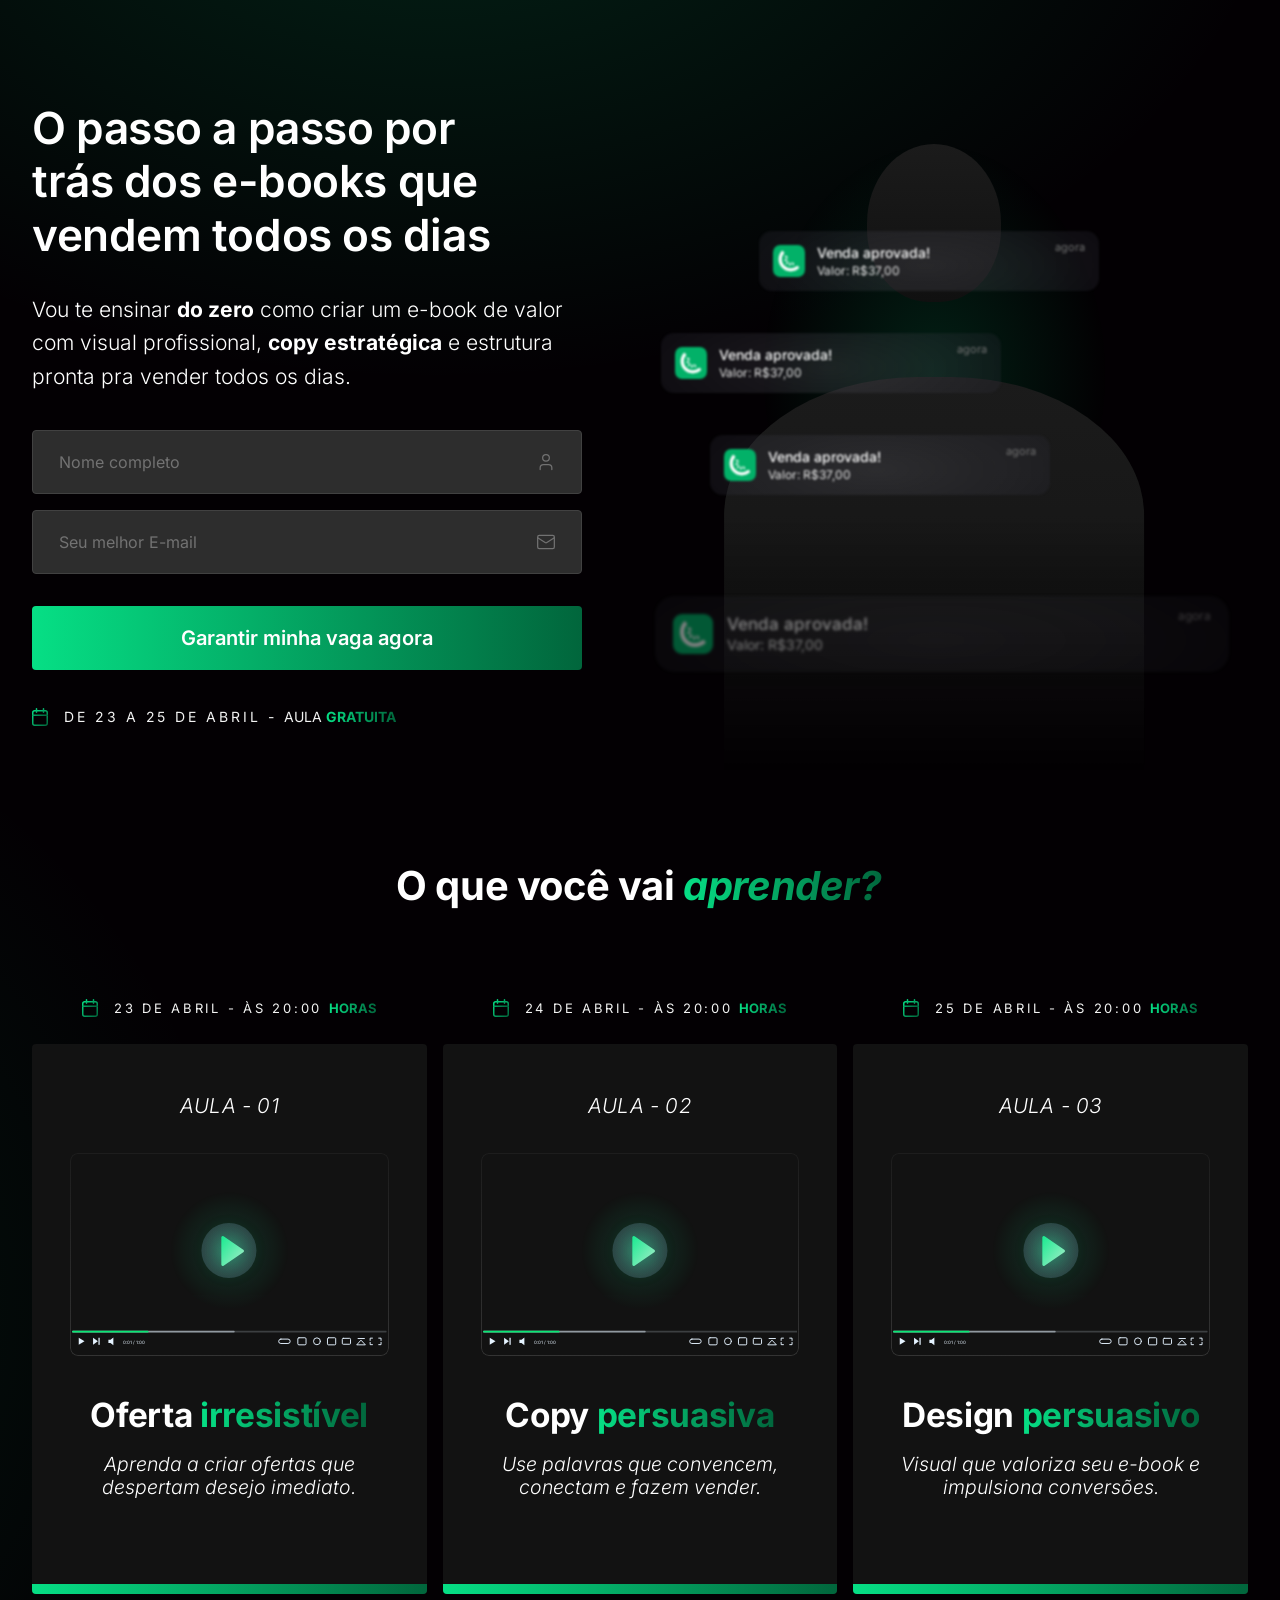
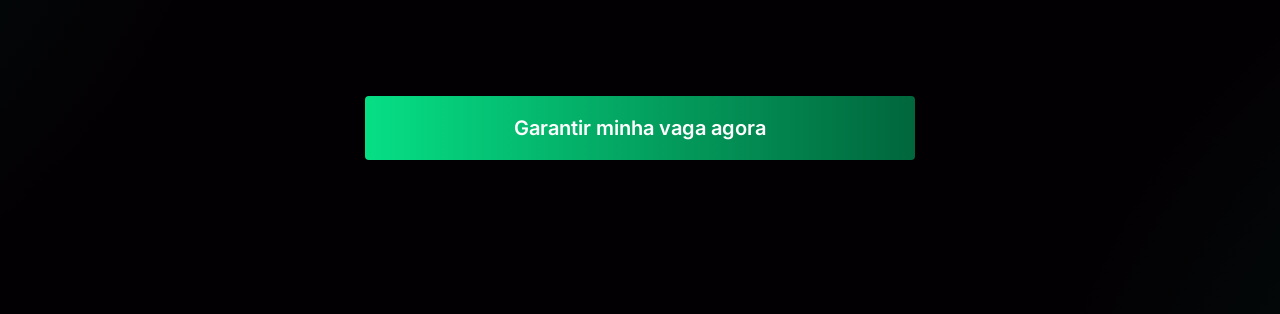
==== commit 801ec038: "E-book: notificações mais largas e baixas, proporção de notificação de celular Co-Authored-By: Claud" ====
--- a/ebook/index.html
+++ b/ebook/index.html
@@ -114,17 +114,17 @@
 .mock--body{top:42%;width:94%;height:70%;border-radius:46% 46% 0 0/28% 28% 0 0}
 .photo-slot img{position:absolute;inset:0;width:100%;height:100%;object-fit:cover;object-position:top center}
 
-.notif{position:absolute;display:flex;align-items:center;gap:3%;padding:0 4.4% 0 3.7%;height:10.8cqw;border-radius:clamp(12px,2.1cqw,16px);background:radial-gradient(70% 140% at 49% 58%,rgba(255,255,255,.08),rgba(255,255,255,0)),rgba(34,32,46,.25);filter:blur(.8px);opacity:0;transform:translateY(18px) scale(.97);will-change:transform,opacity}
-.notif svg{flex:none;width:5.2cqw;height:5.2cqw;min-width:30px;min-height:30px}
+.notif{position:absolute;display:flex;align-items:center;gap:3%;padding:0 3.4% 0 2.4%;height:8.3cqw;border-radius:clamp(12px,2.1cqw,16px);background:radial-gradient(70% 140% at 49% 58%,rgba(255,255,255,.08),rgba(255,255,255,0)),rgba(34,32,46,.25);filter:blur(.8px);opacity:0;transform:translateY(18px) scale(.97);will-change:transform,opacity}
+.notif svg{flex:none;width:4.7cqw;height:4.7cqw;min-width:28px;min-height:28px}
 .notif .t{display:flex;flex-direction:column;gap:.2em;min-width:0;line-height:1.1}
 .notif .t strong{font-weight:500;font-size:clamp(12px,1.84cqw,14px);color:#fff;white-space:nowrap}
 .notif .t span{font-size:clamp(10px,1.53cqw,12px);color:var(--texto-2);white-space:nowrap}
-.notif time{position:absolute;top:26%;right:5.5%;font-size:clamp(9px,1.4cqw,11px);color:#717171;line-height:1}
-.n1{left:22.1%;top:34.4%;width:39.1%}
-.n2{left:8.2%;top:44.7%;width:40.8%}
-.n3{left:8.2%;top:55.1%;width:40.8%}
-.n4{left:3.8%;top:77.9%;width:93.5%;height:16.5cqw;padding:0 6% 0 10.6%;gap:2%;border-radius:clamp(16px,3.2cqw,24px);filter:blur(1.6px)}
-.n4 svg{width:7.9cqw;height:7.9cqw}
+.notif time{position:absolute;top:24%;right:3.4%;font-size:clamp(9px,1.4cqw,11px);color:#717171;line-height:1}
+.n1{left:22.1%;top:34%;width:49.4%}
+.n2{left:8.2%;top:43.5%;width:49.4%}
+.n3{left:8.2%;top:53%;width:49.4%}
+.n4{left:3.8%;top:79%;width:93.5%;height:12.5cqw;padding:0 5% 0 6%;gap:2%;border-radius:clamp(16px,3.2cqw,24px);filter:blur(1.6px)}
+.n4 svg{width:6.6cqw;height:6.6cqw}
 .n4 .t strong{font-size:clamp(14px,2.7cqw,21px)}
 .n4 .t span{font-size:clamp(12px,2.2cqw,17px)}
 .n4 time{font-size:clamp(11px,2cqw,16px)}
@@ -199,16 +199,16 @@
 }
 /* notificações quando a área da foto fica estreita (tablet e celular) */
 @container (max-width:640px){
-  .notif{height:clamp(56px,15cqw,70px);gap:12px;padding:0 16px}
-  .notif svg{width:36px;height:36px;min-width:0;min-height:0}
+  .notif{height:clamp(52px,13cqw,60px);gap:12px;padding:0 14px}
+  .notif svg{width:32px;height:32px;min-width:0;min-height:0}
   .notif .t strong{font-size:14px}
   .notif .t span{font-size:12px}
   .notif time{top:11px;right:14px;font-size:11px}
-  .n1{left:26%;top:20%;width:clamp(230px,66%,300px)}
-  .n2{left:4%;top:37%;width:clamp(230px,66%,300px)}
-  .n3{left:14%;top:54%;width:clamp(230px,66%,300px)}
-  .n4{left:3%;width:94%;top:74%;height:clamp(66px,19cqw,90px);padding:0 20px;gap:14px}
-  .n4 svg{width:46px;height:46px}
+  .n1{left:20%;top:24%;width:clamp(250px,76%,340px)}
+  .n2{left:4%;top:38%;width:clamp(250px,76%,340px)}
+  .n3{left:12%;top:52%;width:clamp(250px,76%,340px)}
+  .n4{left:3%;width:94%;top:74%;height:clamp(60px,16cqw,76px);padding:0 18px;gap:14px}
+  .n4 svg{width:40px;height:40px}
   .n4 .t strong{font-size:17px}
   .n4 .t span{font-size:14px}
   .n4 time{font-size:12px;top:14px;right:18px}
